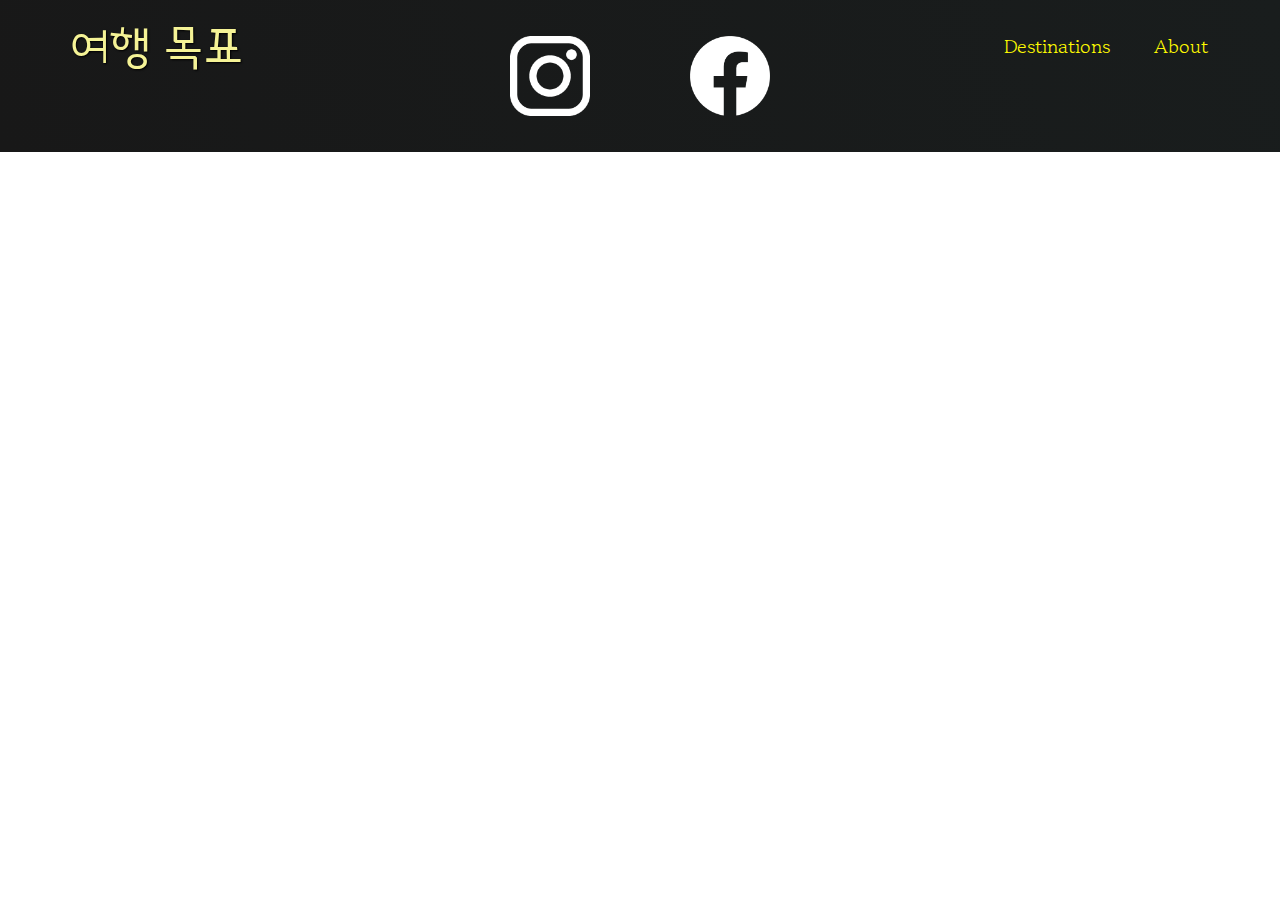
==== places.html @ a0def851 "장소페이지-개요&준비" ====
<!DOCTYPE html>
<html lang="ko">
  <head>
    <meta charset="UTF-8" />
    <link
      href="https://fonts.googleapis.com/css2?family=Poor+Story&display=swap"
      rel="stylesheet"
    />
    <link
      href="https://fonts.googleapis.com/css2?family=Gowun+Batang&family=Poor+Story&display=swap"
      rel="stylesheet"
    />
    <link rel="stylesheet" href="shared.css" />
    <link rel="stylesheet" href="places.css" />
    <title>Flexbox</title>
  </head>
  <body>
    <header>
      <div id="page-logo">
        <a href="/index.html">여행 목표</a>
      </div>
      <nav>
        <ul>
          <li><a href="/places.html">Destinations</a></li>
          <li><a href="">About</a></li>
        </ul>
      </nav>
    </header>
    <main></main>
    <footer>
      <ul>
        <li>
          <a href="https://www.instagram.com">
            <img src="/images/icons/insta.png" alt="Instagram Logo" />
          </a>
        </li>
        <li>
          <a href="https://www.facebook.com">
            <img src="/images/icons/facebook.png" alt="Facebook Logo" />
          </a>
        </li>
      </ul>
    </footer>
  </body>
</html>
---- shared.css ----
body {
  font-family: "Gowun Batang", sans-serif;
  margin: 0;
}

ul {
  list-style: none;
  margin: 0;
  padding: 0;
}

header {
  display: flex;
  justify-content: space-between;
  align-items: center;
  padding: 15px 60px;
  position: absolute;
  width: 100%;
  box-sizing: border-box;
}

header ul {
  display: flex;
}

header li {
  margin-left: 20px;
}

header a {
  color: rgb(255, 251, 0);
  text-decoration: none;
  font-size: 20px;
  padding: 12px;
  text-shadow: 1px 1px 2px rgba(0, 0, 0, 0);
  border-radius: 6px;
}

header a:hover {
  color: rgb(77, 77, 77);
  background-color: rgb(255, 251, 0);
}

#page-logo a {
  padding: 10px;
  font-family: "Poor Story", sans-serif;
  color: rgb(245, 243, 150);
  font-size: 50px;
  text-decoration: none;
  text-transform: uppercase;
  text-shadow: 1px 1px 2px rgb(0, 0, 0);
}

footer {
  background: linear-gradient(70deg, rgb(24, 24, 24), rgb(25, 29, 29));
  padding: 36px 0;
}

footer ul {
  display: flex;
  justify-content: center;
  /* padding: 40px; */
}

footer li {
  width: 80px;
  height: 80px;
  margin: 0 50px;
}

footer img {
  width: 100%;
  height: 100%;
}
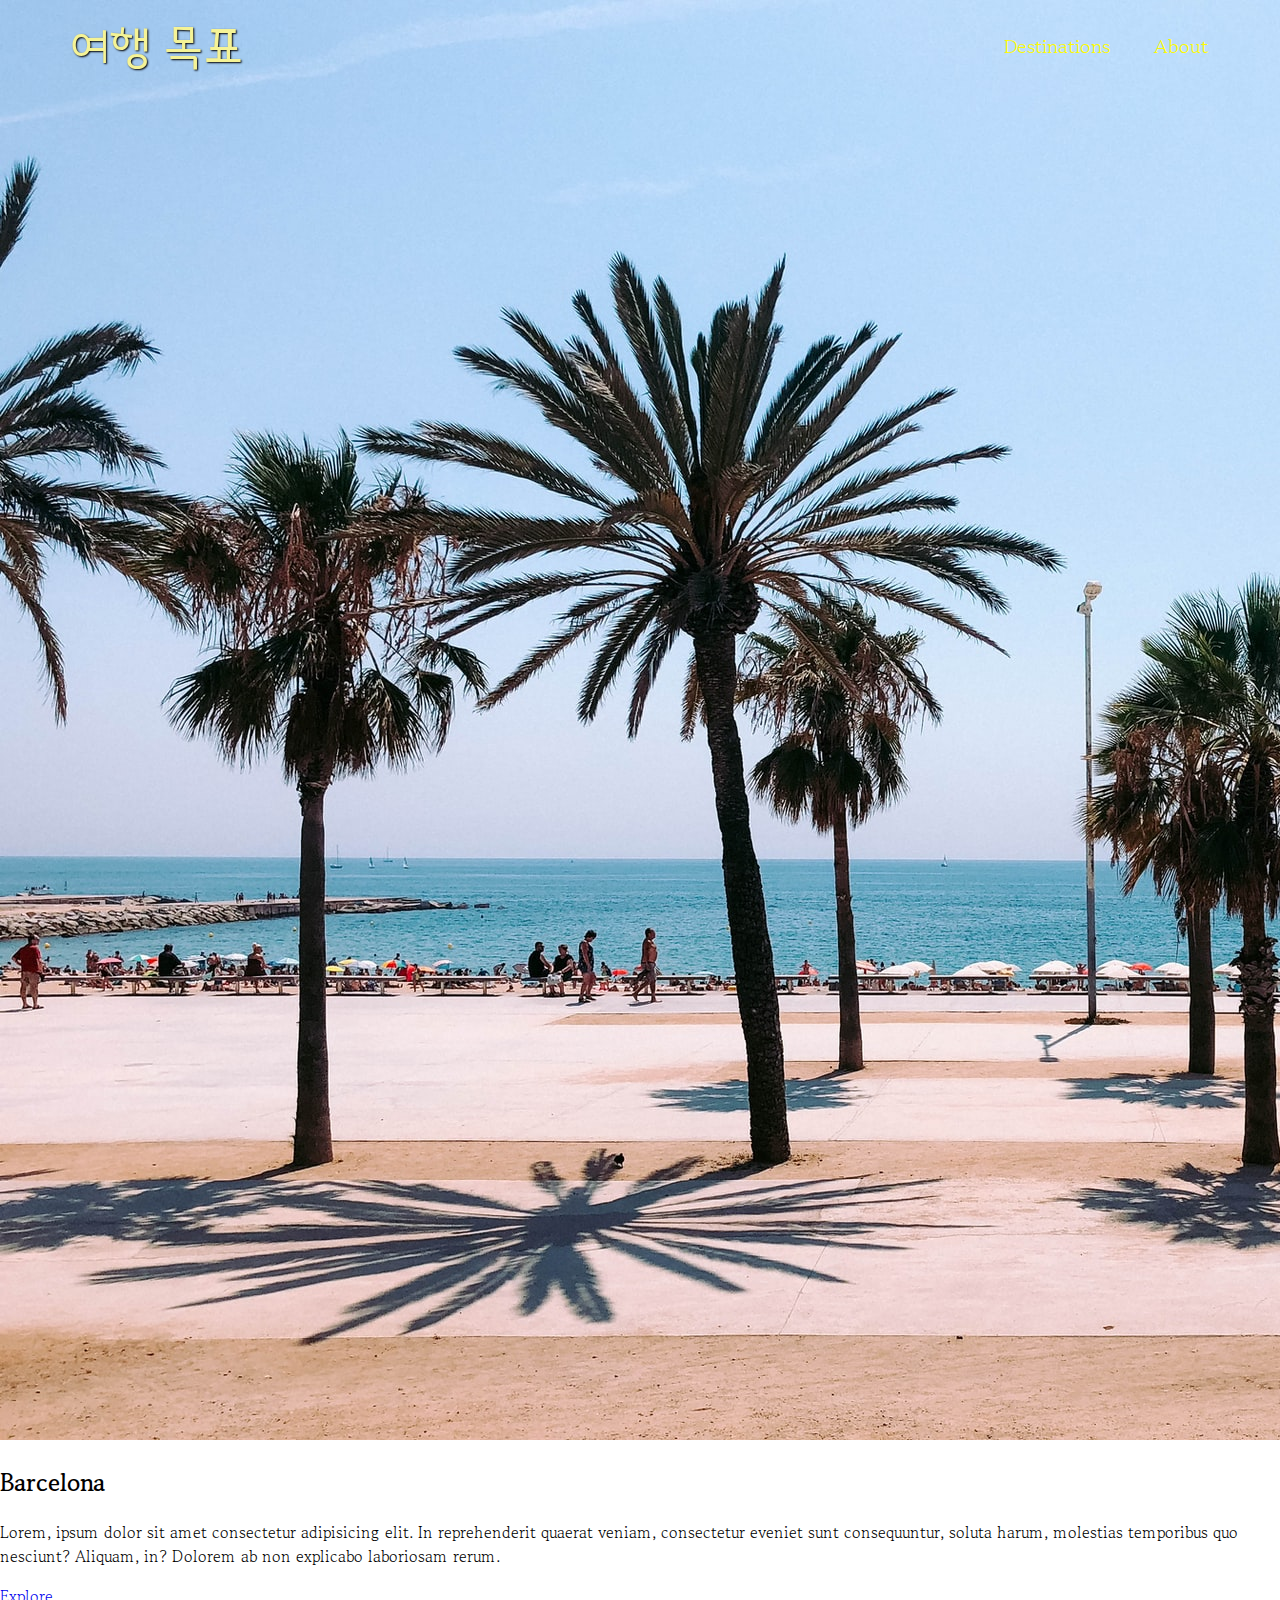
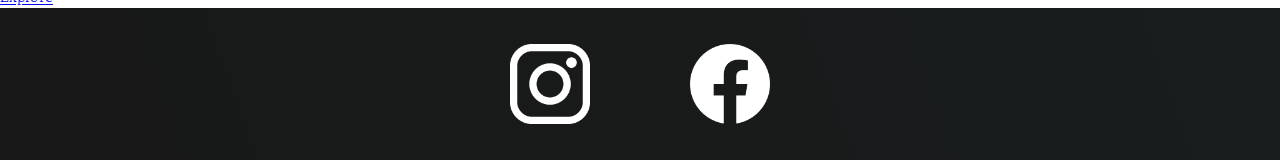
==== commit b4a8c167: "카드 콘텐츠 만들기" ====
--- a/places.html
+++ b/places.html
@@ -26,7 +26,25 @@
         </ul>
       </nav>
     </header>
-    <main></main>
+    <main>
+      <ul>
+        <li>
+          <img src="/images/places/barcelona.jpg" alt="City of Barcelona" />
+          <div class="item-content">
+            <h2>Barcelona</h2>
+            <p>
+              Lorem, ipsum dolor sit amet consectetur adipisicing elit. In
+              reprehenderit quaerat veniam, consectetur eveniet sunt
+              consequuntur, soluta harum, molestias temporibus quo nesciunt?
+              Aliquam, in? Dolorem ab non explicabo laboriosam rerum.
+            </p>
+          </div>
+          <div class="actions">
+            <a href="https://en.wikipedia.org/wiki/Barcelona">Explore</a>
+          </div>
+        </li>
+      </ul>
+    </main>
     <footer>
       <ul>
         <li>
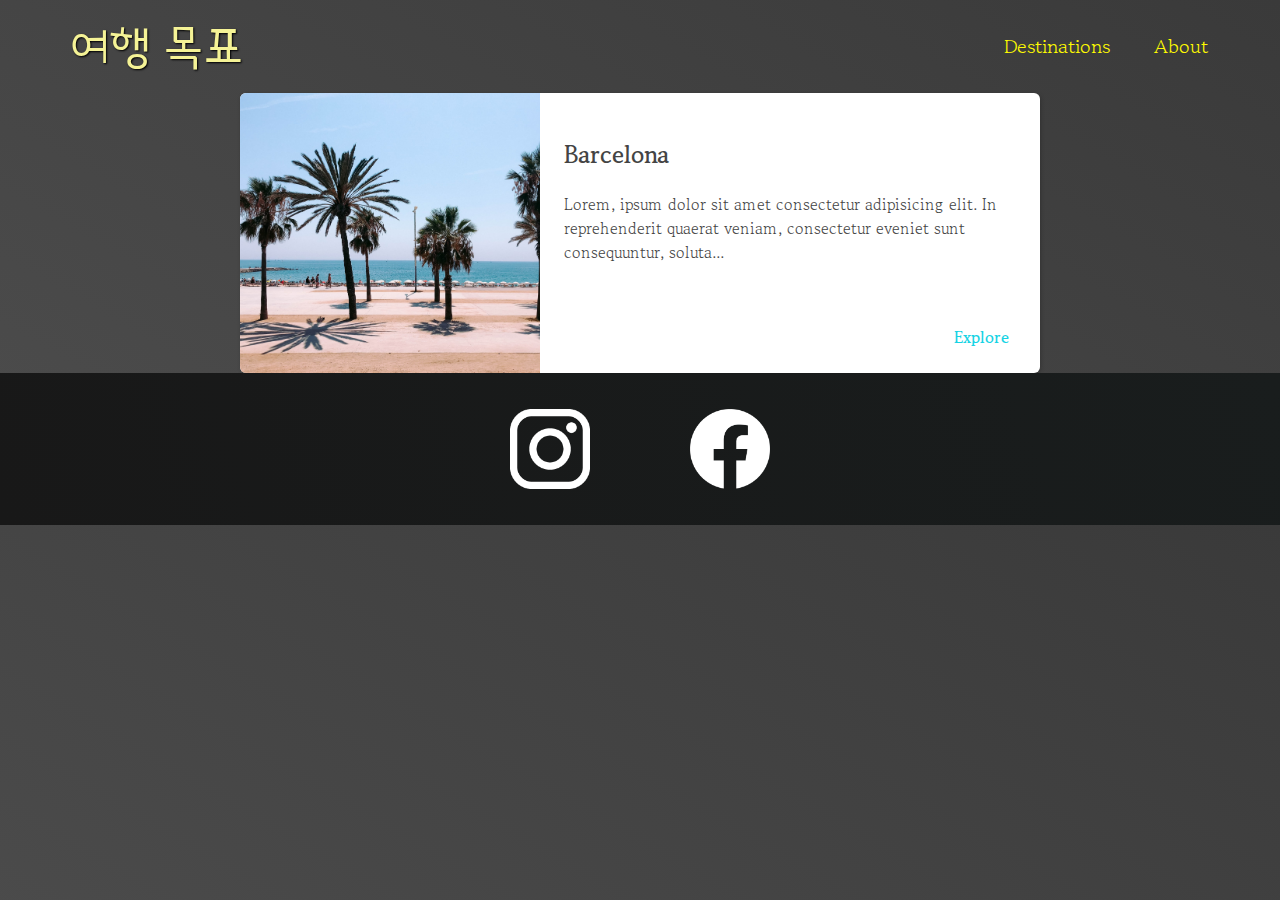
==== commit 1300f51f: "챌린지 해결하기" ====
--- a/places.html
+++ b/places.html
@@ -31,16 +31,17 @@
         <li>
           <img src="/images/places/barcelona.jpg" alt="City of Barcelona" />
           <div class="item-content">
-            <h2>Barcelona</h2>
-            <p>
-              Lorem, ipsum dolor sit amet consectetur adipisicing elit. In
-              reprehenderit quaerat veniam, consectetur eveniet sunt
-              consequuntur, soluta harum, molestias temporibus quo nesciunt?
-              Aliquam, in? Dolorem ab non explicabo laboriosam rerum.
-            </p>
-          </div>
-          <div class="actions">
-            <a href="https://en.wikipedia.org/wiki/Barcelona">Explore</a>
+            <div>
+              <h2>Barcelona</h2>
+              <p>
+                Lorem, ipsum dolor sit amet consectetur adipisicing elit. In
+                reprehenderit quaerat veniam, consectetur eveniet sunt
+                consequuntur, soluta...
+              </p>
+            </div>
+            <div class="actions">
+              <a href="https://en.wikipedia.org/wiki/Barcelona">Explore</a>
+            </div>
           </div>
         </li>
       </ul>
--- a/places.css
+++ b/places.css
@@ -0,0 +1,50 @@
+body {
+  background: linear-gradient(30deg, rgb(77, 77, 77), rgb(58, 58, 58));
+  color: rgb(68, 68, 68);
+}
+
+header {
+  position: static;
+}
+
+main ul {
+  width: 800px;
+  margin: 0 auto;
+}
+
+main li {
+  display: flex;
+  background-color: white;
+  box-shadow: 1px 1px 4px rgba(0, 0, 0, 0.2);
+  border-radius: 6px;
+  overflow: hidden;
+}
+
+main li img {
+  width: 300px;
+  height: 280px;
+  object-fit: cover;
+}
+
+.item-content {
+  padding: 24px;
+  display: flex;
+  flex-direction: column;
+  justify-content: space-between;
+}
+
+.actions {
+  text-align: right;
+}
+
+.actions a {
+  text-decoration: none;
+  padding: 6px;
+  color: rgb(22, 211, 228);
+  border-radius: 5px;
+  font-weight: bold;
+}
+
+.actions a:hover {
+  background-color: rgb(235, 253, 255);
+}
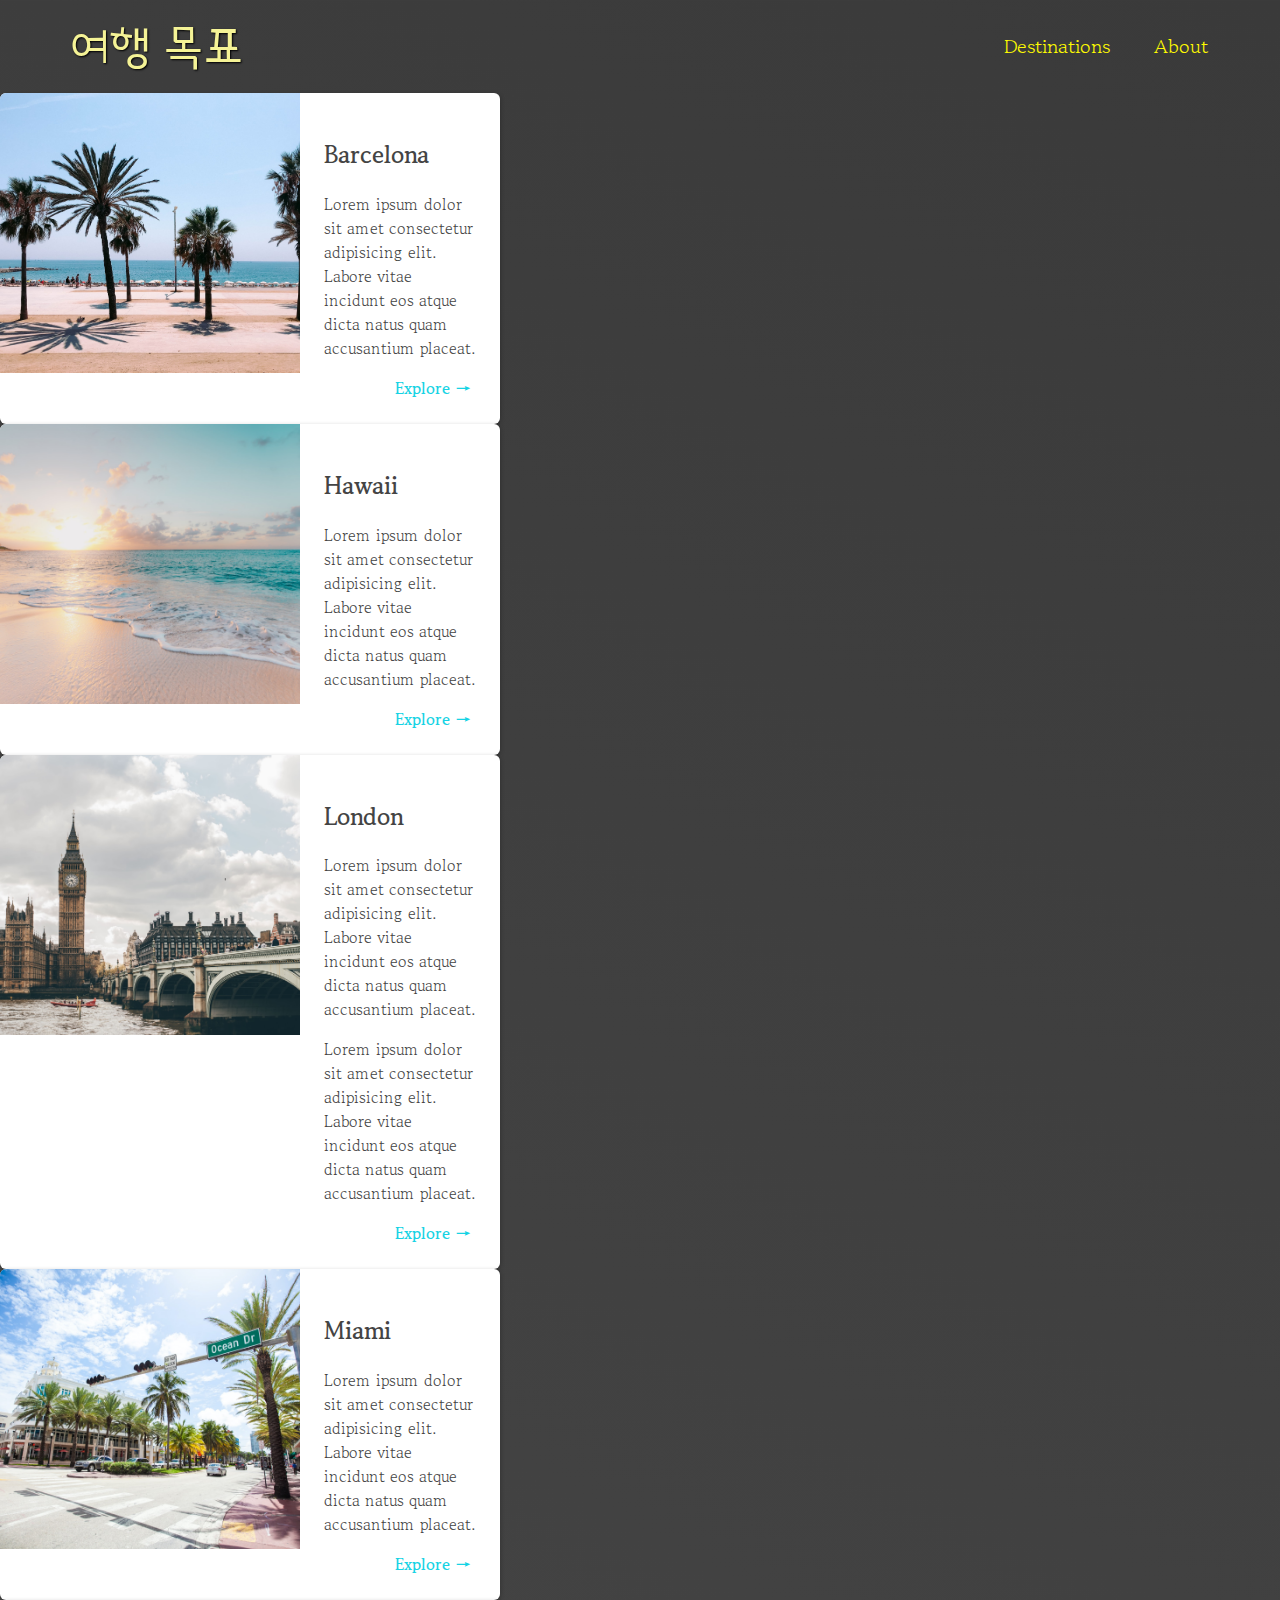
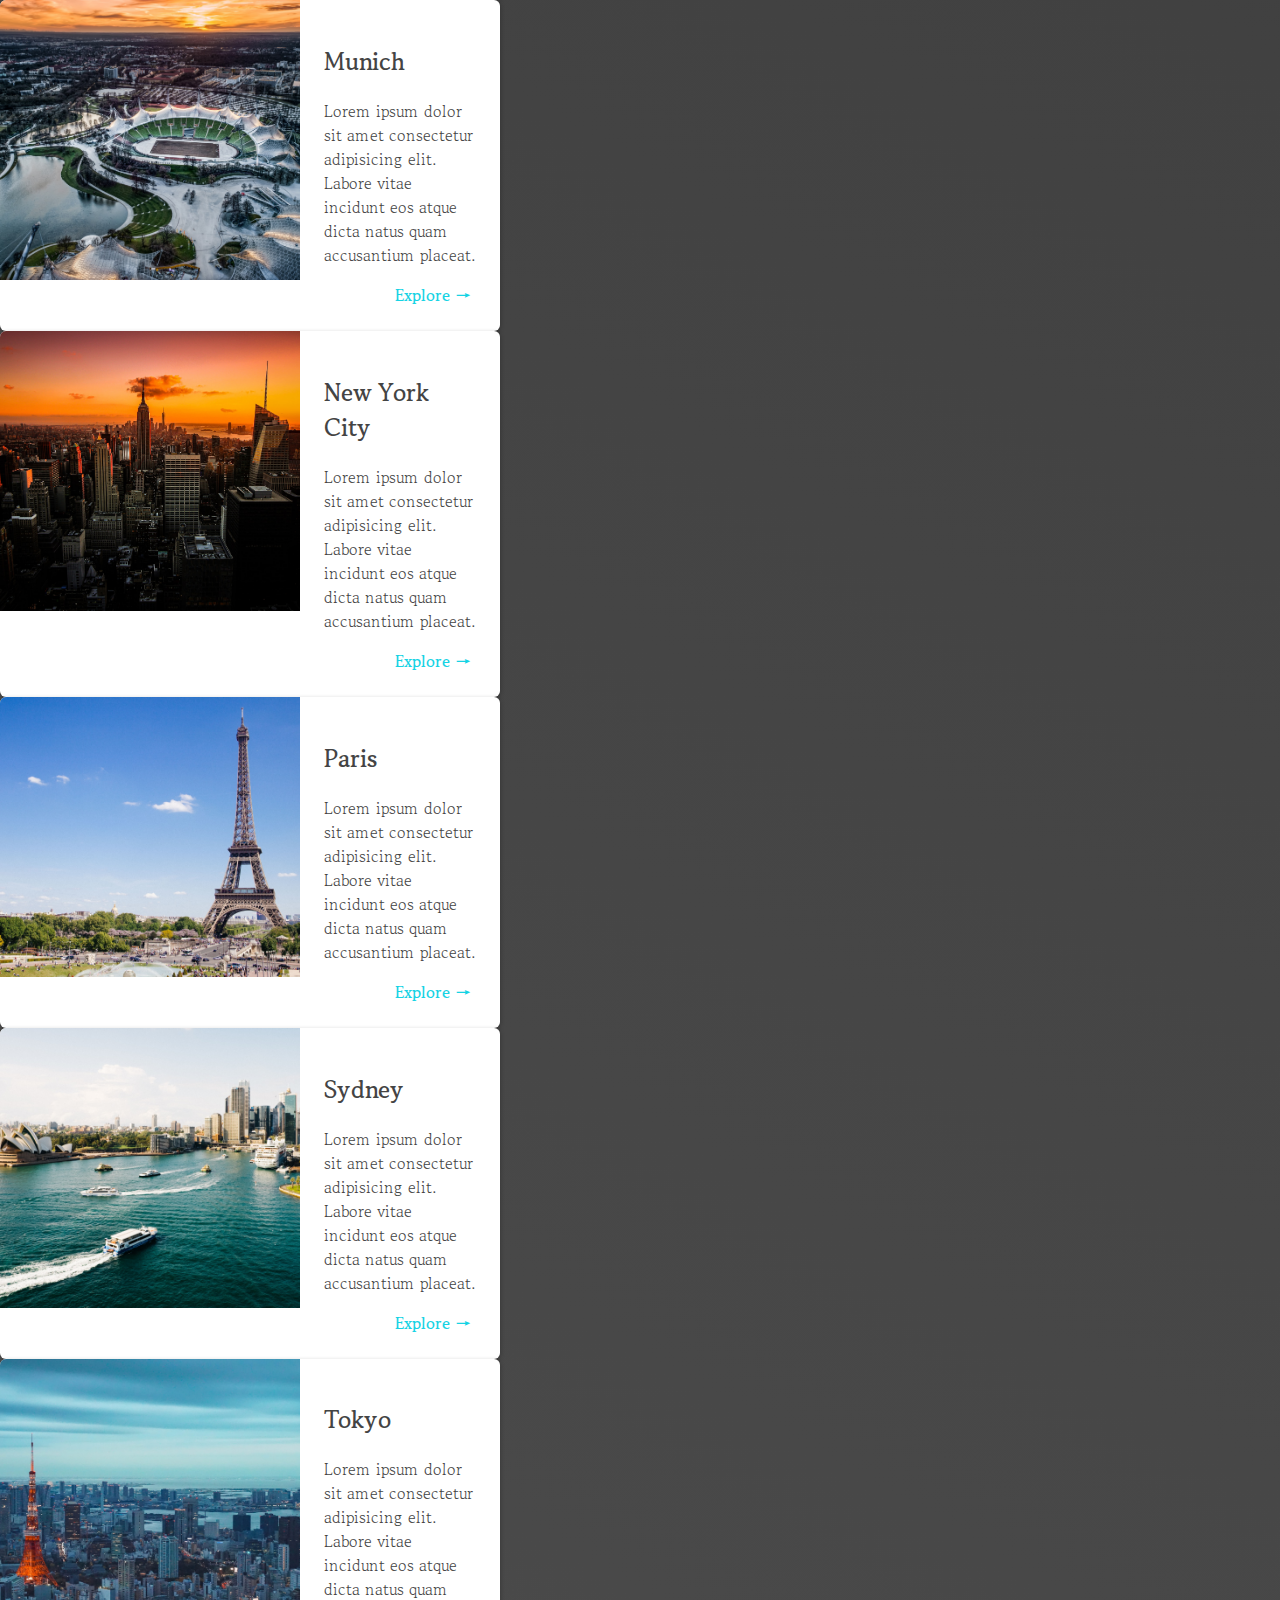
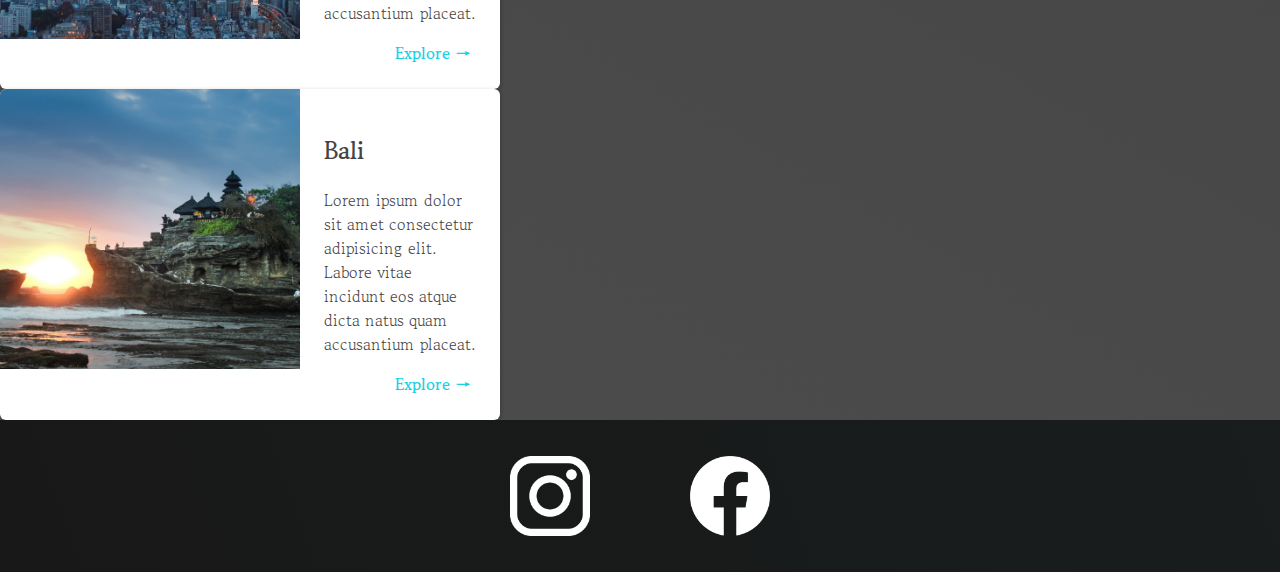
==== commit 5d429652: "모든 카드 만들기" ====
--- a/places.html
+++ b/places.html
@@ -29,18 +29,158 @@
     <main>
       <ul>
         <li>
-          <img src="/images/places/barcelona.jpg" alt="City of Barcelona" />
+          <img src="images/places/barcelona.jpg" alt="City of Barcelona" />
           <div class="item-content">
             <div>
               <h2>Barcelona</h2>
               <p>
-                Lorem, ipsum dolor sit amet consectetur adipisicing elit. In
-                reprehenderit quaerat veniam, consectetur eveniet sunt
-                consequuntur, soluta...
-              </p>
-            </div>
-            <div class="actions">
-              <a href="https://en.wikipedia.org/wiki/Barcelona">Explore</a>
+                Lorem ipsum dolor sit amet consectetur adipisicing elit. Labore
+                vitae incidunt eos atque dicta natus quam accusantium placeat.
+              </p>
+            </div>
+            <div class="actions">
+              <a href="https://en.wikipedia.org/wiki/Barcelona">Explore &#x2192</a>
+            </div>
+          </div>
+        </li>
+        <li>
+          <img src="images/places/hawaii.jpg" alt="Hawaii beach" />
+          <div class="item-content">
+            <div>
+              <h2>Hawaii</h2>
+              <p>
+                Lorem ipsum dolor sit amet consectetur adipisicing elit. Labore
+                vitae incidunt eos atque dicta natus quam accusantium placeat.
+              </p>
+            </div>
+            <div class="actions">
+              <a href="hhttps://en.wikipedia.org/wiki/Hawaii">Explore &#x2192</a>
+            </div>
+          </div>
+        </li>
+        <li>
+          <img src="images/places/london.jpg" alt="London city" />
+          <div class="item-content">
+            <div>
+              <h2>London</h2>
+              <p>
+                Lorem ipsum dolor sit amet consectetur adipisicing elit. Labore
+                vitae incidunt eos atque dicta natus quam accusantium placeat.
+              </p>
+              <p>
+                Lorem ipsum dolor sit amet consectetur adipisicing elit. Labore
+                vitae incidunt eos atque dicta natus quam accusantium placeat.
+              </p>
+            </div>
+            <div class="actions">
+              <a href="https://en.wikipedia.org/wiki/London">Explore &#x2192</a>
+            </div>
+          </div>
+        </li>
+        <li>
+          <img src="images/places/miami.jpg" alt="Miami streets" />
+          <div class="item-content">
+            <div>
+              <h2>Miami</h2>
+              <p>
+                Lorem ipsum dolor sit amet consectetur adipisicing elit. Labore
+                vitae incidunt eos atque dicta natus quam accusantium placeat.
+              </p>
+            </div>
+            <div class="actions">
+              <a href="https://en.wikipedia.org/wiki/Miami">Explore &#x2192</a>
+            </div>
+          </div>
+        </li>
+        <li>
+          <img src="images/places/munich.jpg" alt="Munich football stadium" />
+          <div class="item-content">
+            <div>
+              <h2>Munich</h2>
+              <p>
+                Lorem ipsum dolor sit amet consectetur adipisicing elit. Labore
+                vitae incidunt eos atque dicta natus quam accusantium placeat.
+              </p>
+            </div>
+            <div class="actions">
+              <a href="https://en.wikipedia.org/wiki/Munich">Explore &#x2192</a>
+            </div>
+          </div>
+        </li>
+        <li>
+          <img src="images/places/new-york-city.jpg" alt="New York City skyline" />
+          <div class="item-content">
+            <div>
+              <h2>New York City</h2>
+              <p>
+                Lorem ipsum dolor sit amet consectetur adipisicing elit. Labore
+                vitae incidunt eos atque dicta natus quam accusantium placeat.
+              </p>
+            </div>
+            <div class="actions">
+              <a href="https://en.wikipedia.org/wiki/New_York_City"
+                >Explore &#x2192</a
+              >
+            </div>
+          </div>
+        </li>
+        <li>
+          <img src="images/places/paris.jpg" alt="Paris city" />
+          <div class="item-content">
+            <div>
+              <h2>Paris</h2>
+              <p>
+                Lorem ipsum dolor sit amet consectetur adipisicing elit. Labore
+                vitae incidunt eos atque dicta natus quam accusantium placeat.
+              </p>
+            </div>
+            <div class="actions">
+              <a href="https://en.wikipedia.org/wiki/Paris">Explore &#x2192</a>
+            </div>
+          </div>
+        </li>
+        <li>
+          <img src="images/places/sydney.jpg" alt="Sydney beach" />
+          <div class="item-content">
+            <div>
+              <h2>Sydney</h2>
+              <p>
+                Lorem ipsum dolor sit amet consectetur adipisicing elit. Labore
+                vitae incidunt eos atque dicta natus quam accusantium placeat.
+              </p>
+            </div>
+            <div class="actions">
+              <a href="https://en.wikipedia.org/wiki/Sydney">Explore &#x2192</a>
+            </div>
+          </div>
+        </li>
+        <li>
+          <img src="images/places/tokyo.jpg" alt="Tokyo skyline" />
+          <div class="item-content">
+            <div>
+              <h2>Tokyo</h2>
+              <p>
+                Lorem ipsum dolor sit amet consectetur adipisicing elit. Labore
+                vitae incidunt eos atque dicta natus quam accusantium placeat.
+              </p>
+            </div>
+            <div class="actions">
+              <a href="https://en.wikipedia.org/wiki/Tokyo">Explore &#x2192</a>
+            </div>
+          </div>
+        </li>
+        <li>
+          <img src="images/places/bali.jpg" alt="Bali beach" />
+          <div class="item-content">
+            <div>
+              <h2>Bali</h2>
+              <p>
+                Lorem ipsum dolor sit amet consectetur adipisicing elit. Labore
+                vitae incidunt eos atque dicta natus quam accusantium placeat.
+              </p>
+            </div>
+            <div class="actions">
+              <a href="https://en.wikipedia.org/wiki/Bali">Explore &#x2192</a>
             </div>
           </div>
         </li>
--- a/places.css
+++ b/places.css
@@ -8,7 +8,7 @@
 }
 
 main ul {
-  width: 800px;
+  width: 1500px;
   margin: 0 auto;
 }
 
@@ -18,6 +18,7 @@
   box-shadow: 1px 1px 4px rgba(0, 0, 0, 0.2);
   border-radius: 6px;
   overflow: hidden;
+  width: 500px;
 }
 
 main li img {
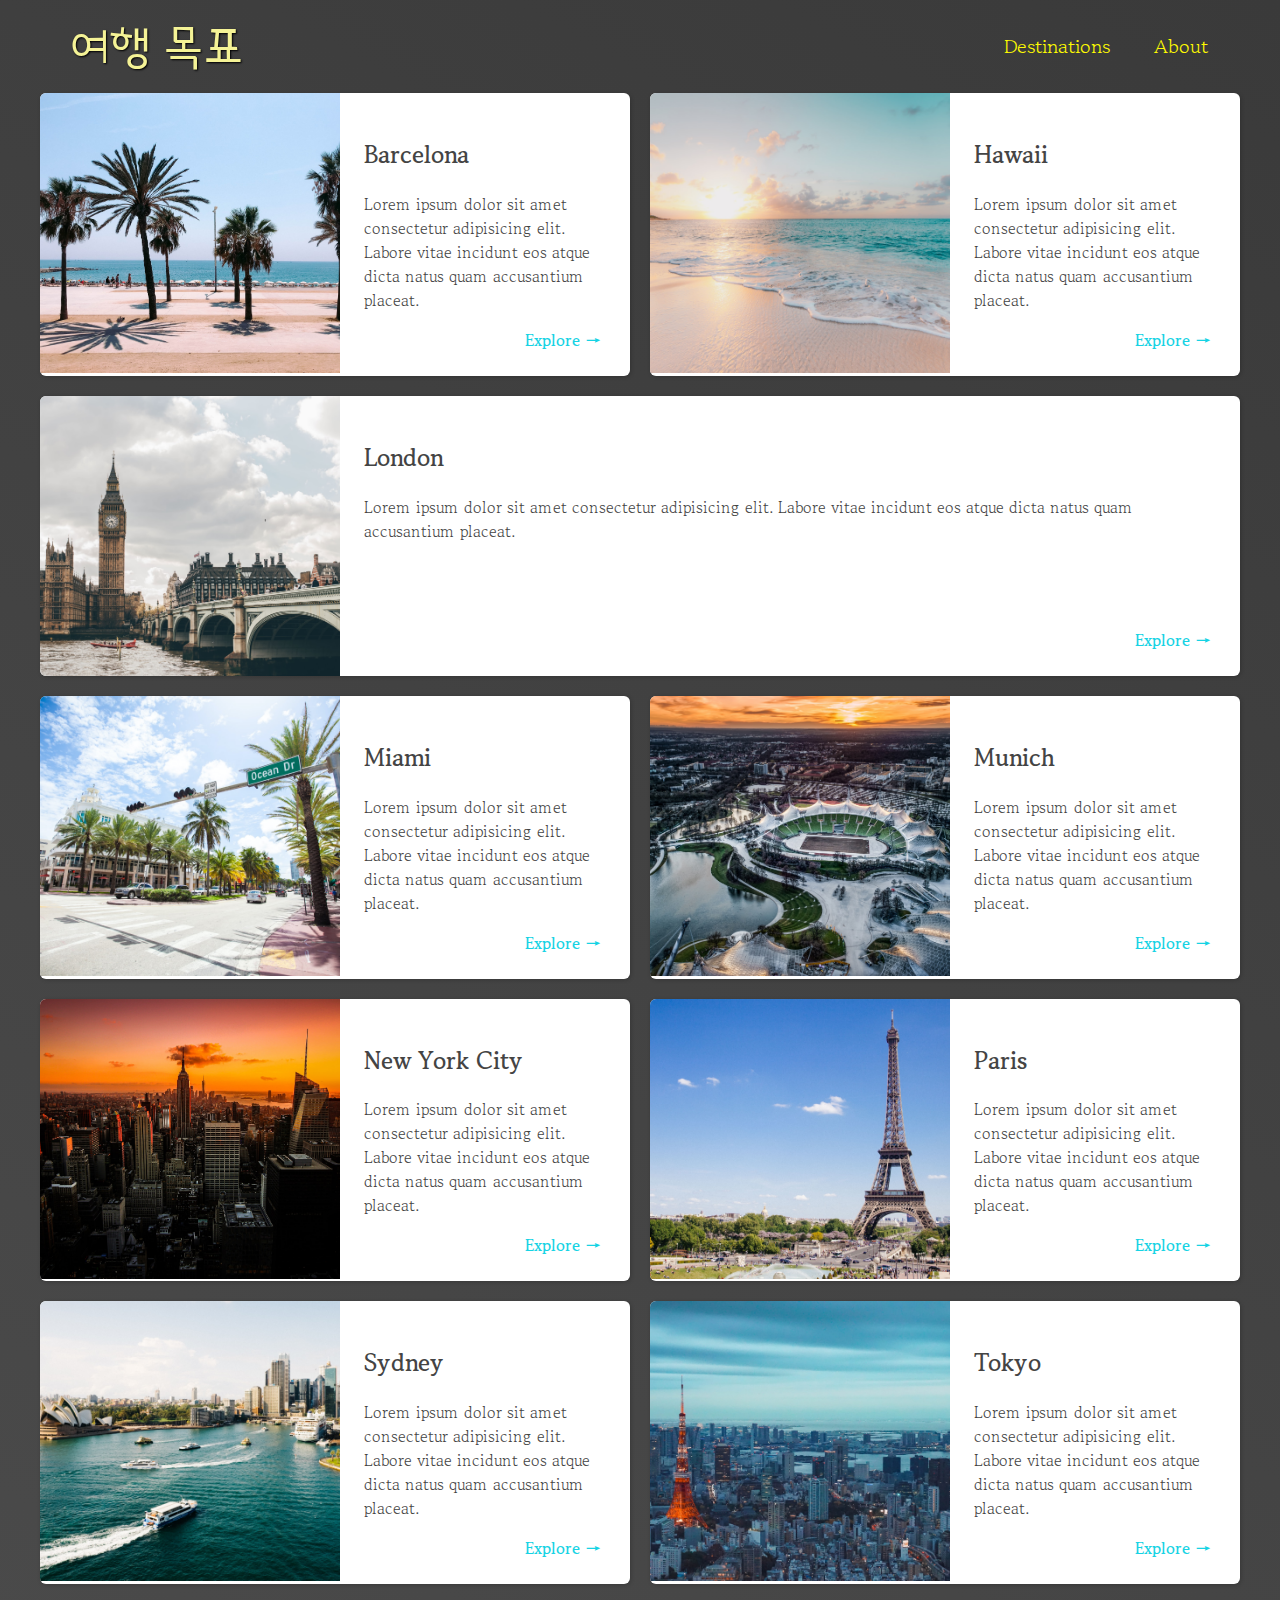
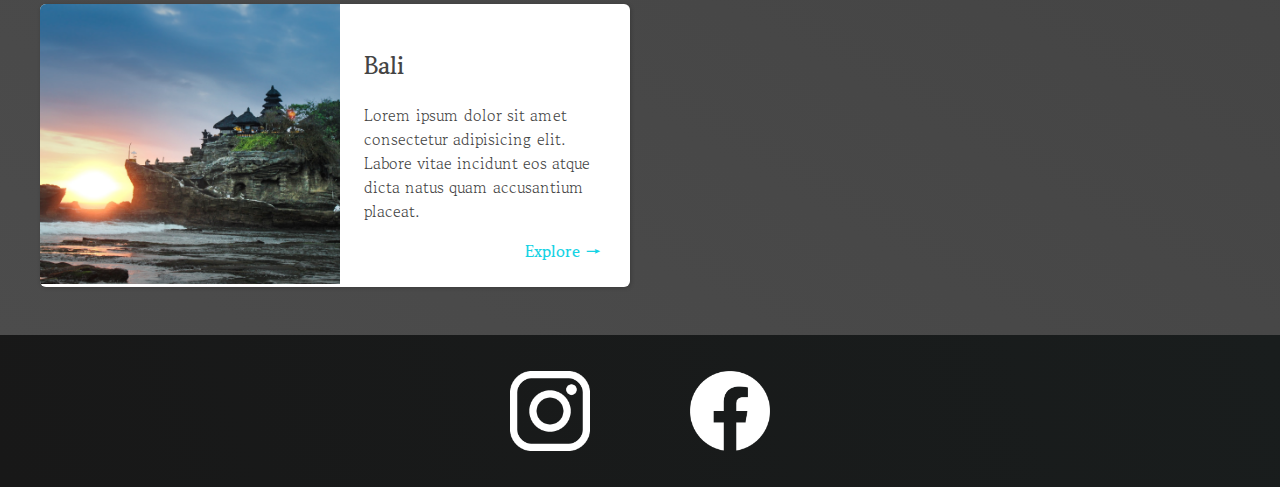
==== commit db1c318a: "그리드 챌린지" ====
--- a/places.html
+++ b/places.html
@@ -67,10 +67,6 @@
                 Lorem ipsum dolor sit amet consectetur adipisicing elit. Labore
                 vitae incidunt eos atque dicta natus quam accusantium placeat.
               </p>
-              <p>
-                Lorem ipsum dolor sit amet consectetur adipisicing elit. Labore
-                vitae incidunt eos atque dicta natus quam accusantium placeat.
-              </p>
             </div>
             <div class="actions">
               <a href="https://en.wikipedia.org/wiki/London">Explore &#x2192</a>
--- a/places.css
+++ b/places.css
@@ -8,8 +8,15 @@
 }
 
 main ul {
-  width: 1500px;
-  margin: 0 auto;
+  width: 1200px;
+  margin: 0 auto 48px auto;
+  display: grid;
+  grid-template-columns: repeat(2, 1fr);
+  gap: 20px;
+}
+
+li:nth-of-type(3) {
+  grid-column: 1 / span 2;
 }
 
 main li {
@@ -18,7 +25,6 @@
   box-shadow: 1px 1px 4px rgba(0, 0, 0, 0.2);
   border-radius: 6px;
   overflow: hidden;
-  width: 500px;
 }
 
 main li img {
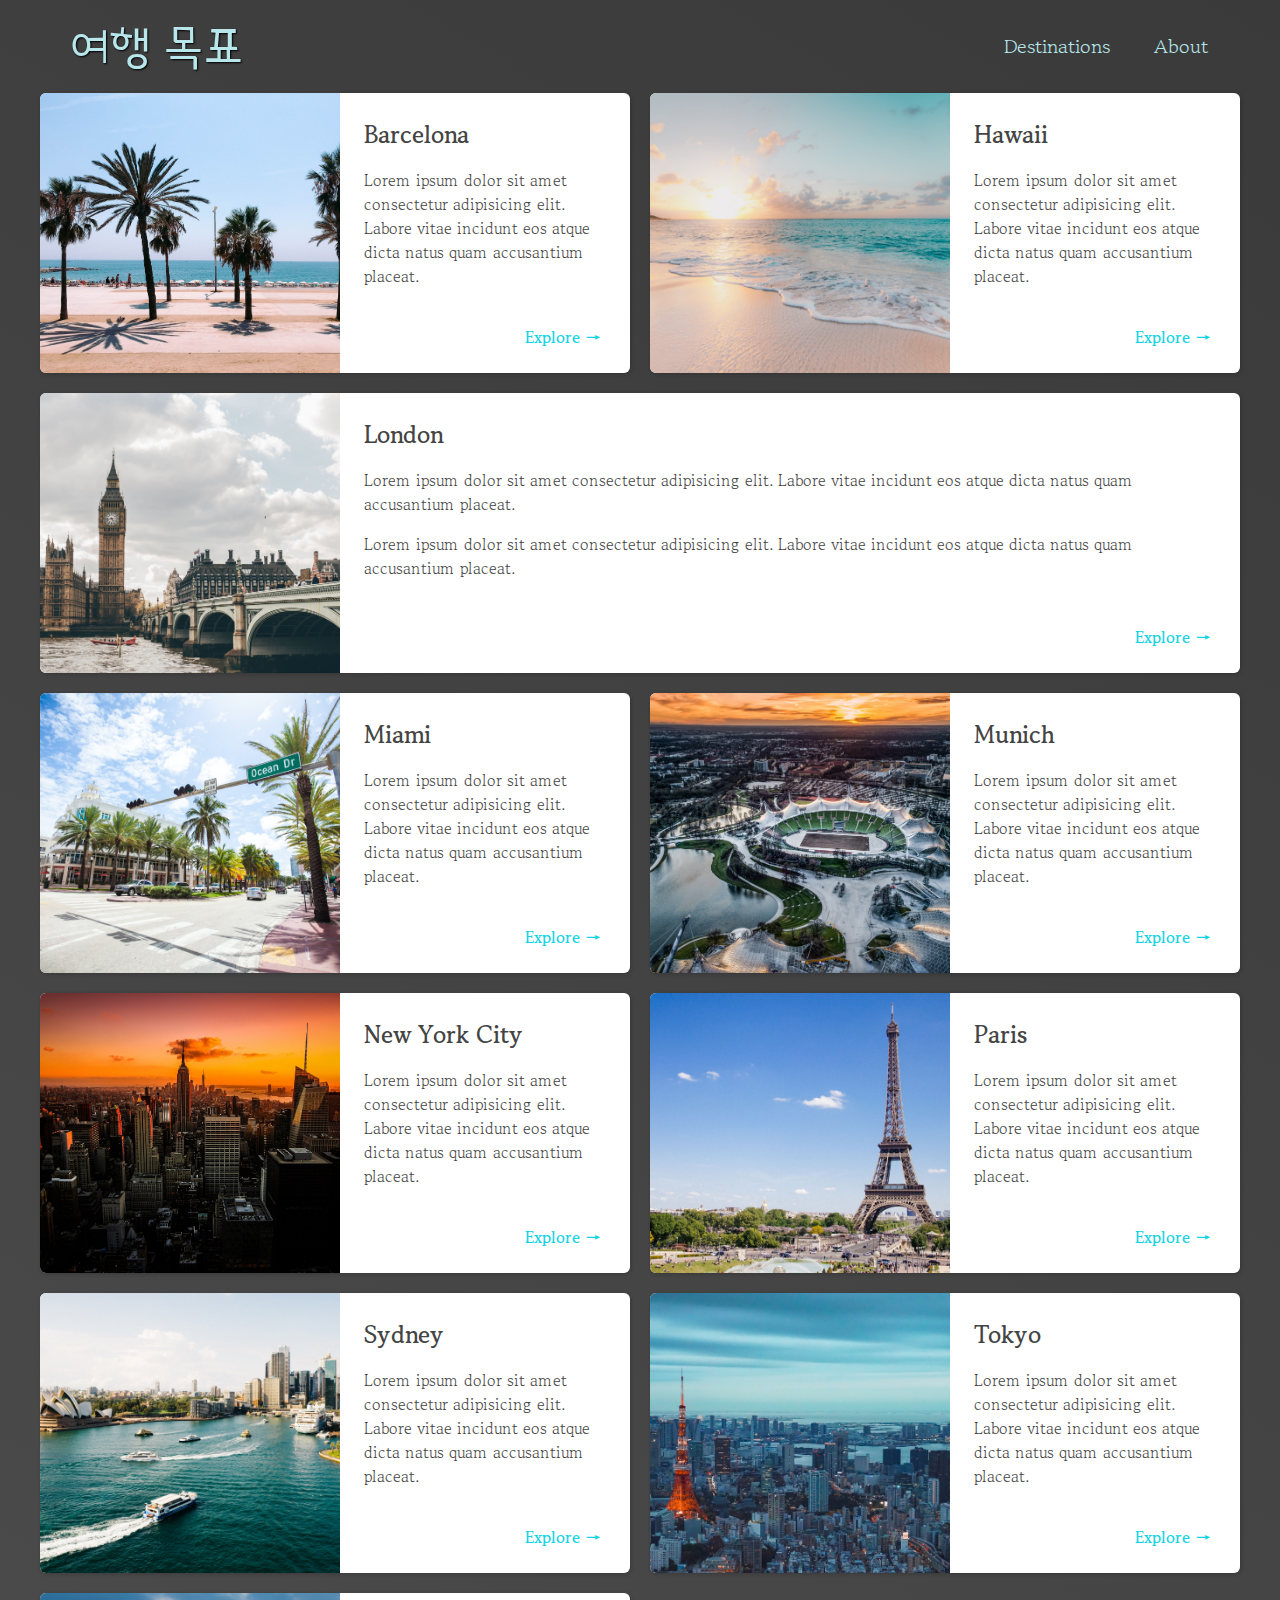
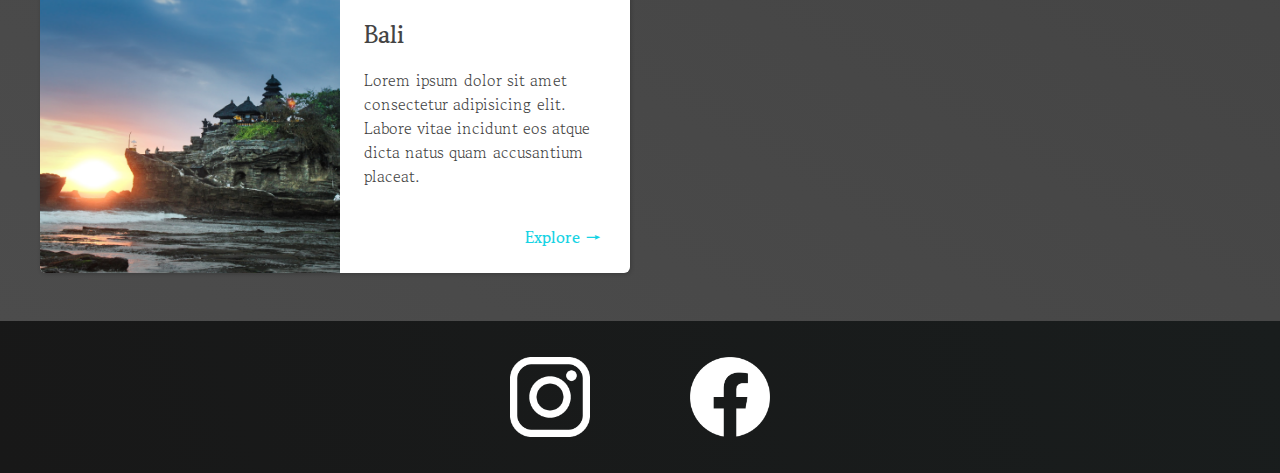
==== commit 4dcaedca: "마무리 작업" ====
--- a/places.html
+++ b/places.html
@@ -67,6 +67,10 @@
                 Lorem ipsum dolor sit amet consectetur adipisicing elit. Labore
                 vitae incidunt eos atque dicta natus quam accusantium placeat.
               </p>
+              <p>
+                Lorem ipsum dolor sit amet consectetur adipisicing elit. Labore
+                vitae incidunt eos atque dicta natus quam accusantium placeat.
+              </p>
             </div>
             <div class="actions">
               <a href="https://en.wikipedia.org/wiki/London">Explore &#x2192</a>
--- a/shared.css
+++ b/shared.css
@@ -36,7 +36,7 @@
   border-radius: 6px;
 }
 
-header a:hover {
+header nav a:hover {
   color: rgb(77, 77, 77);
   background-color: rgb(255, 251, 0);
 }
--- a/places.css
+++ b/places.css
@@ -3,8 +3,21 @@
   color: rgb(68, 68, 68);
 }
 
+#page-logo a {
+  color: rgb(183, 230, 235);
+}
+
 header {
   position: static;
+}
+
+header a {
+  color: rgb(183, 230, 235);
+}
+
+header nav a:hover {
+  background-color: rgb(183, 230, 235);
+  color: rgb(59, 59, 59);
 }
 
 main ul {
@@ -40,6 +53,10 @@
   justify-content: space-between;
 }
 
+.item-content h2 {
+  margin: 0;
+}
+
 .actions {
   text-align: right;
 }
